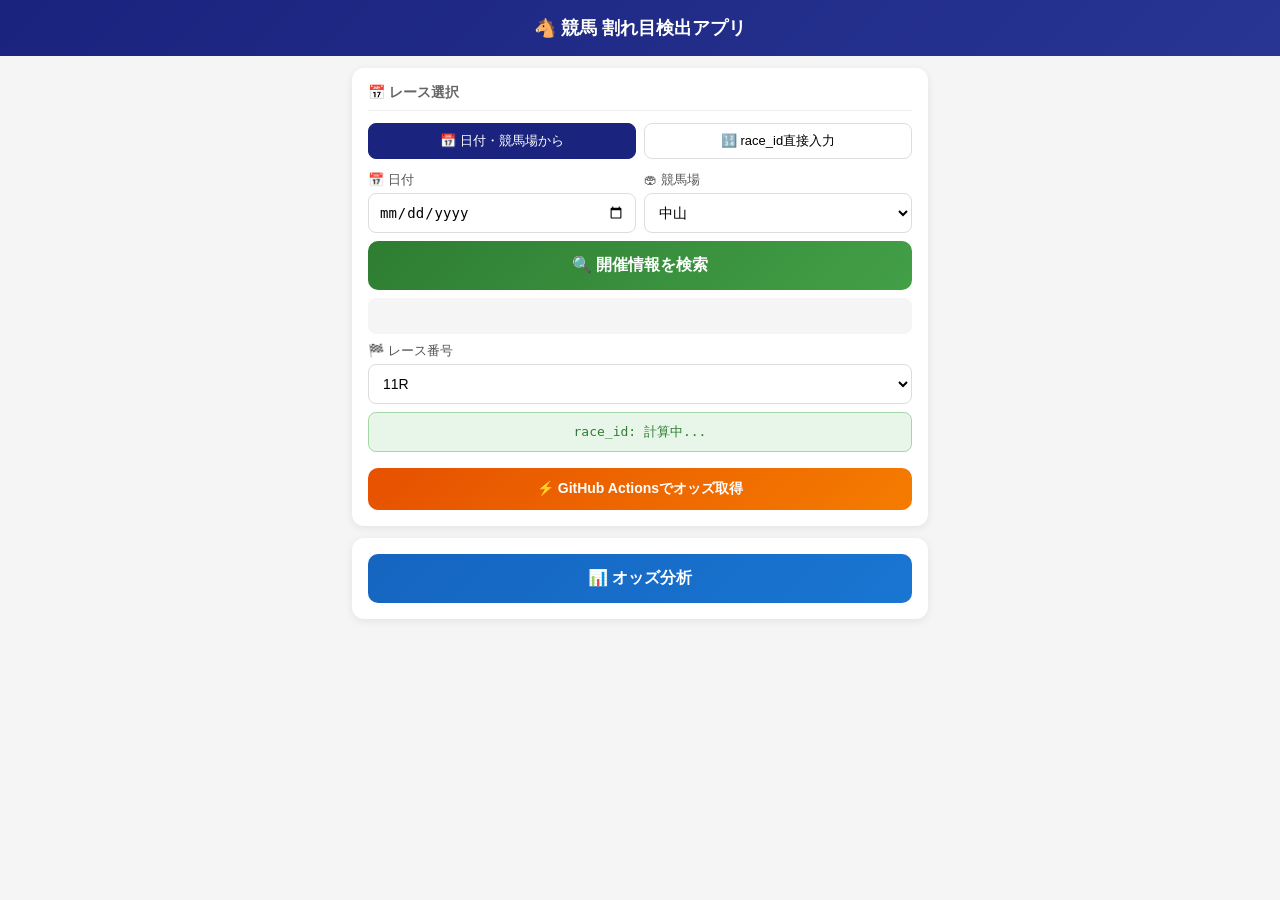
==== index.html @ 691d0fdb "add search btn" ====
<!DOCTYPE html>
<html lang="ja">
<head>
<meta charset="UTF-8">
<meta name="viewport" content="width=device-width, initial-scale=1.0">
<title>競馬 割れ目検出アプリ</title>
<style>
* { box-sizing: border-box; margin: 0; padding: 0; }
body { font-family: -apple-system, sans-serif; background: #f5f5f5; color: #333; }
.header { background: linear-gradient(135deg, #1a237e, #283593); color: white; padding: 16px; text-align: center; }
.header h1 { font-size: 18px; }
.container { max-width: 600px; margin: 0 auto; padding: 12px; }
.card { background: white; border-radius: 12px; padding: 16px; margin-bottom: 12px; box-shadow: 0 2px 8px rgba(0,0,0,0.08); }
.card h2 { font-size: 14px; color: #666; margin-bottom: 12px; border-bottom: 1px solid #eee; padding-bottom: 8px; }
.row { display: flex; gap: 8px; margin-bottom: 8px; }
.row label { font-size: 13px; color: #555; margin-bottom: 4px; display: block; }
.row > div { flex: 1; }
select, input[type=text], input[type=date] { width: 100%; padding: 10px; border: 1px solid #ddd; border-radius: 8px; font-size: 14px; background: white; }
.btn-search { background: linear-gradient(135deg, #2e7d32, #43a047); color: white; margin-bottom: 8px; font-size: 14px; padding: 12px; }
.kaisai-info { font-size: 13px; padding: 8px 10px; border-radius: 8px; background: #f5f5f5; margin-bottom: 8px; min-height: 36px; }
.race-id-display { background: #e8f5e9; border: 1px solid #a5d6a7; border-radius: 8px; padding: 10px; font-size: 13px; color: #2e7d32; text-align: center; margin-bottom: 8px; font-family: monospace; }
.btn { width: 100%; padding: 14px; border: none; border-radius: 10px; font-size: 16px; font-weight: bold; cursor: pointer; }
.btn-primary { background: linear-gradient(135deg, #1565c0, #1976d2); color: white; }
.btn-actions { background: linear-gradient(135deg, #e65100, #f57c00); color: white; margin-top: 8px; font-size: 14px; padding: 12px; }
#error { background: #ffebee; color: #c62828; padding: 12px; border-radius: 8px; margin-bottom: 8px; display: none; font-size: 13px; }
#loading { text-align: center; padding: 20px; display: none; color: #666; }
#dataSource { font-size: 12px; color: #666; margin-bottom: 8px; }
table { width: 100%; border-collapse: collapse; font-size: 13px; }
th { background: #1a237e; color: white; padding: 8px 6px; text-align: center; }
td { padding: 8px 6px; text-align: center; border-bottom: 1px solid #f0f0f0; }
.alert-success { background: #e8f5e9; border: 1px solid #a5d6a7; border-radius: 8px; padding: 12px; margin-top: 12px; color: #2e7d32; font-size: 14px; }
.alert-danger { background: #ffebee; border: 1px solid #ef9a9a; border-radius: 8px; padding: 12px; margin-top: 12px; color: #c62828; font-size: 14px; }
.portfolio-box { background: #f8f9fa; border-radius: 8px; padding: 12px; }
.bet-row { display: flex; align-items: center; justify-content: space-between; padding: 8px 0; border-bottom: 1px solid #eee; font-size: 13px; flex-wrap: wrap; gap: 4px; }
.bet-amount { font-weight: bold; color: #1565c0; }
.odds-label { color: #666; font-size: 12px; }
.summary-row { display: flex; justify-content: space-between; padding-top: 10px; font-size: 13px; flex-wrap: wrap; gap: 4px; }
.profit { color: #2e7d32; font-weight: bold; }
.loss { color: #c62828; font-weight: bold; }
.toggle-row { display: flex; gap: 8px; margin-bottom: 12px; }
.toggle-btn { flex: 1; padding: 8px; border: 1px solid #ddd; border-radius: 8px; background: white; font-size: 13px; cursor: pointer; }
.toggle-btn.active { background: #1a237e; color: white; border-color: #1a237e; }
</style>
</head>
<body>
<div class="header">
  <h1>🐴 競馬 割れ目検出アプリ</h1>
</div>
<div class="container">
  <div id="error"></div>
  <div class="card">
    <h2>📅 レース選択</h2>
    <div class="toggle-row">
      <button class="toggle-btn active" id="modeSimple" onclick="switchMode('simple')">📅 日付・競馬場から</button>
      <button class="toggle-btn" id="modeDirect" onclick="switchMode('direct')">🔢 race_id直接入力</button>
    </div>

    <div id="panelSimple">
      <div class="row">
        <div>
          <label>📅 日付</label>
          <input type="date" id="raceDate">
        </div>
        <div>
          <label>🏟 競馬場</label>
          <select id="raceVenue">
            <option value="01">札幌</option>
            <option value="02">函館</option>
            <option value="03">福島</option>
            <option value="04">新潟</option>
            <option value="05">東京</option>
            <option value="06" selected>中山</option>
            <option value="07">中京</option>
            <option value="08">京都</option>
            <option value="09">阪神</option>
            <option value="10">小倉</option>
          </select>
        </div>
      </div>
      <button class="btn btn-search" id="searchKaisai">🔍 開催情報を検索</button>
      <div class="kaisai-info" id="kaisaiInfo"></div>
      <div class="row">
        <div>
          <label>🏁 レース番号</label>
          <select id="raceNum">
            <option value="01">1R</option><option value="02">2R</option><option value="03">3R</option>
            <option value="04">4R</option><option value="05">5R</option><option value="06">6R</option>
            <option value="07">7R</option><option value="08">8R</option><option value="09">9R</option>
            <option value="10">10R</option><option value="11" selected>11R</option><option value="12">12R</option>
          </select>
        </div>
      </div>
      <div class="race-id-display" id="raceIdPreview">race_id: 計算中...</div>
      <button class="btn btn-actions" onclick="triggerActions()">⚡ GitHub Actionsでオッズ取得</button>
    </div>

    <div id="panelDirect" style="display:none">
      <label style="font-size:13px;color:#555;margin-bottom:4px;display:block">race_id（12桁）</label>
      <input type="text" id="raceIdDirect" placeholder="例: 202506050811" maxlength="12" style="font-family:monospace;letter-spacing:2px;">
    </div>
  </div>

  <div class="card">
    <button class="btn btn-primary" id="fetchOdds">📊 オッズ分析</button>
  </div>

  <div id="loading">⏳ オッズ取得中...</div>

  <div id="outputSection" style="display:none">
    <div class="card">
      <div id="dataSource"></div>
      <div id="oddsResult"></div>
    </div>
    <div id="portfolioData" class="card" style="display:none">
      <h2>💰 推奨ポートフォリオ</h2>
      <div id="portfolioInfo"></div>
      <button class="btn btn-primary" id="goToUmaca" style="margin-top:12px">🏧 ウマカスマートで購入</button>
    </div>
  </div>
</div>
<script src="script.js"></script>
</body>
</html>
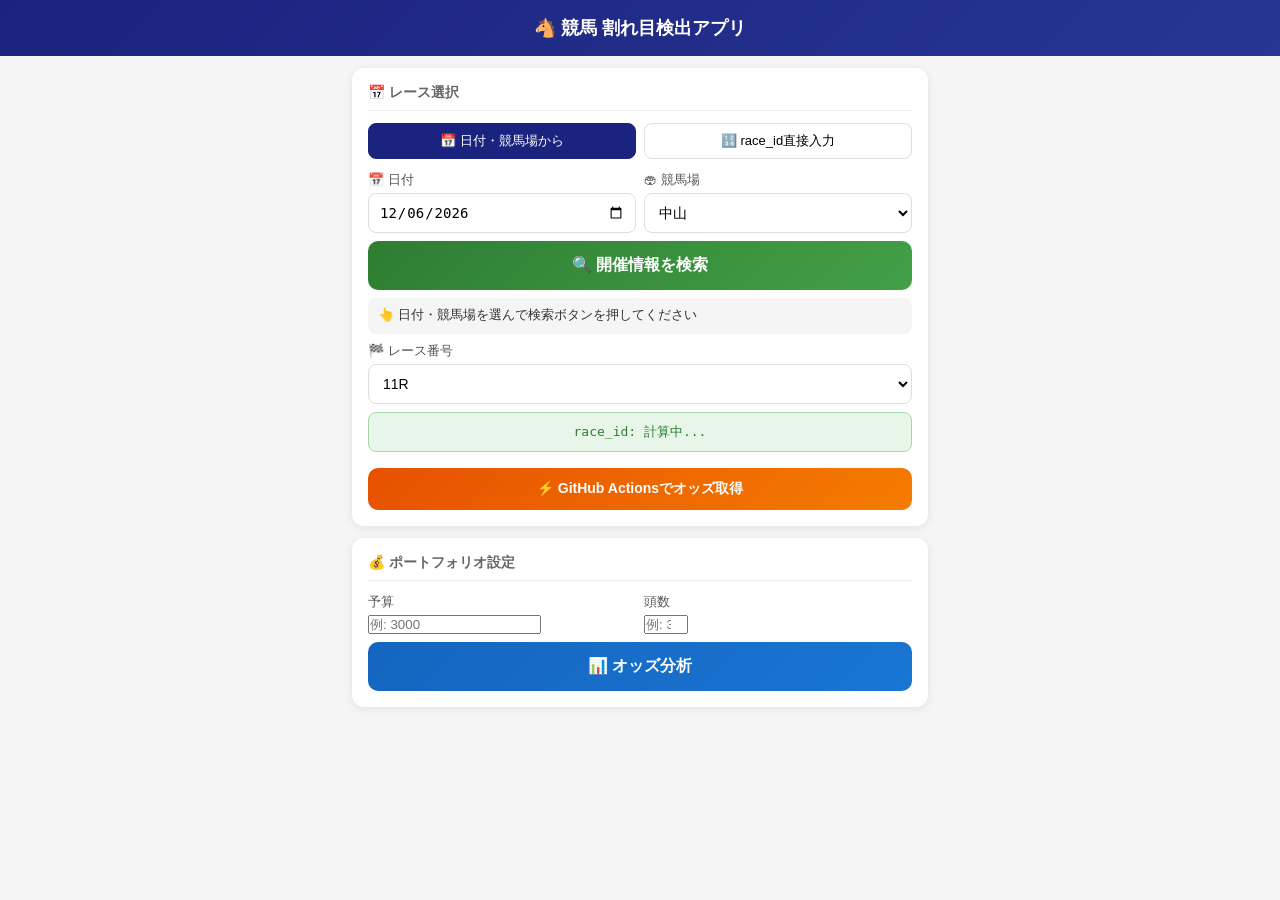
==== commit aef52331: "index.html を更新" ====
--- a/index.html
+++ b/index.html
@@ -101,6 +101,18 @@
   </div>
 
   <div class="card">
+    <h2>💰 ポートフォリオ設定</h2>
+<div class="row">
+  <div>
+    <label>予算</label>
+    <input type="number" id="budgetInput" placeholder="例: 3000" min="100" step="100">
+  </div>
+  <div>
+    <label>頭数</label>
+    <input type="number" id="countInput" placeholder="例: 3" min="1" max="18">
+  </div>
+</div>
+
     <button class="btn btn-primary" id="fetchOdds">📊 オッズ分析</button>
   </div>
 
@@ -118,6 +130,8 @@
     </div>
   </div>
 </div>
-<script src="script.js"></script>
+<script src="script1.js"></script>
+<script src="script2a.js"></script>
+<script src="script2b.js"></script>
 </body>
 </html>
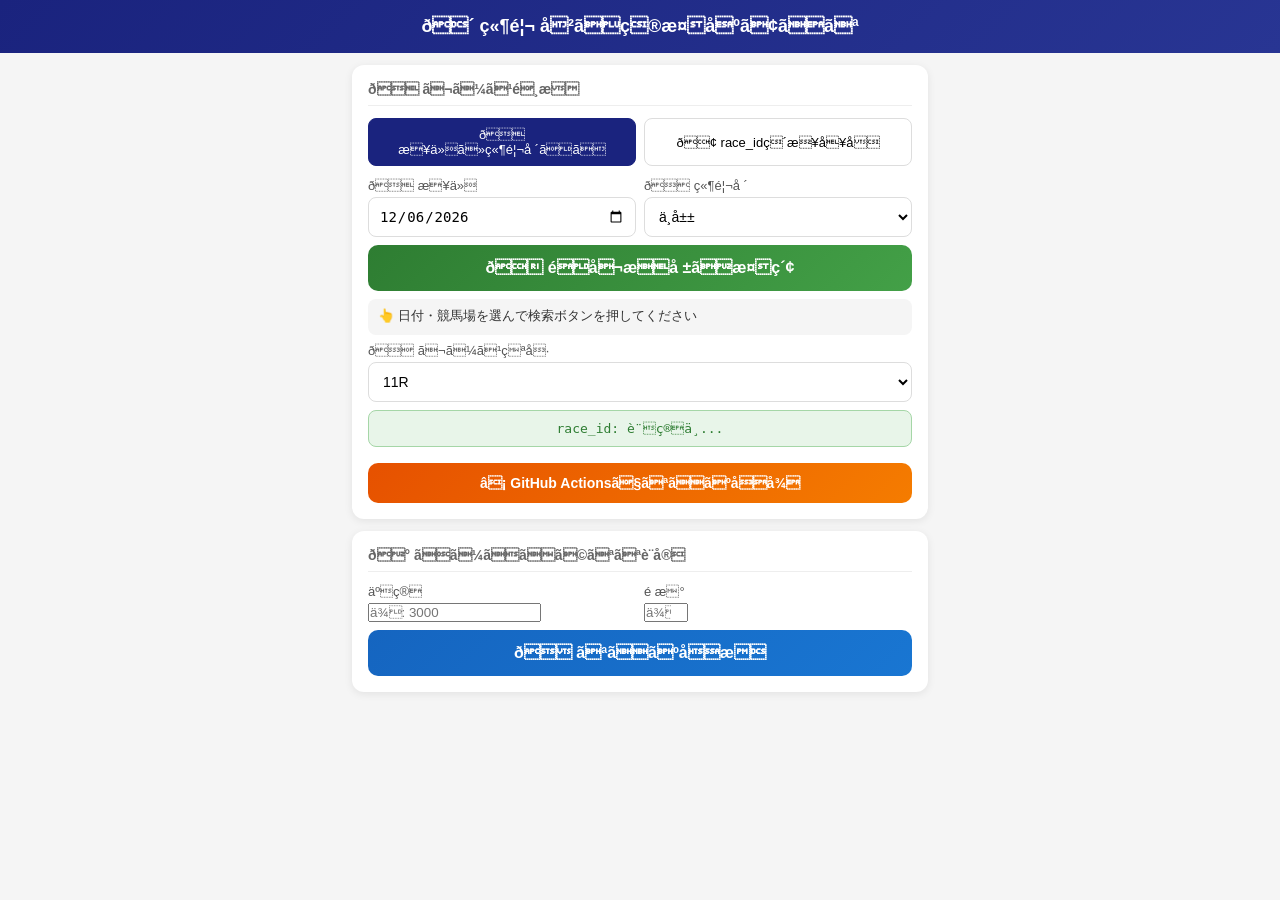
==== commit b320a840: "add approval card" ====
--- a/index.html
+++ b/index.html
@@ -3,7 +3,7 @@
 <head>
 <meta charset="UTF-8">
 <meta name="viewport" content="width=device-width, initial-scale=1.0">
-<title>競馬 割れ目検出アプリ</title>
+<title>ç«¶é¦¬ å²ãç®æ¤åºã¢ããª</title>
 <style>
 * { box-sizing: border-box; margin: 0; padding: 0; }
 body { font-family: -apple-system, sans-serif; background: #f5f5f5; color: #333; }
@@ -44,44 +44,49 @@
 </head>
 <body>
 <div class="header">
-  <h1>🐴 競馬 割れ目検出アプリ</h1>
+  <h1>ð´ ç«¶é¦¬ å²ãç®æ¤åºã¢ããª</h1>
 </div>
 <div class="container">
   <div id="error"></div>
   <div class="card">
-    <h2>📅 レース選択</h2>
+    <h2>ð+ ã¬ã¼ã¹é¸æ</h2>
     <div class="toggle-row">
-      <button class="toggle-btn active" id="modeSimple" onclick="switchMode('simple')">📅 日付・競馬場から</button>
-      <button class="toggle-btn" id="modeDirect" onclick="switchMode('direct')">🔢 race_id直接入力</button>
+      <button class="toggle-btn active" id="modeSimple" onclick="switchMode('simple')">ð+ æ¥ä»ã»ç«¶é¦¬å ´ãã</button>
+      <button class="toggle-btn" id="modeDirect" onclick="switchMode('direct')">ð¢ race_idç´æ¥å+¥å</button>
     </div>
 
     <div id="panelSimple">
       <div class="row">
         <div>
-          <label>📅 日付</label>
+          <label>ð+ æ¥ä»</label>
           <input type="date" id="raceDate">
         </div>
         <div>
-          <label>🏟 競馬場</label>
+          <label>ð ç«¶é¦¬å ´</label>
           <select id="raceVenue">
-            <option value="01">札幌</option>
-            <option value="02">函館</option>
-            <option value="03">福島</option>
-            <option value="04">新潟</option>
-            <option value="05">東京</option>
-            <option value="06" selected>中山</option>
-            <option value="07">中京</option>
-            <option value="08">京都</option>
-            <option value="09">阪神</option>
-            <option value="10">小倉</option>
+            <option value="01">æ­å¹</option>
+            <option value="02">å½é¤¨</option>
+            <option value="03">ç¦å³¶</option>
+            <option value="04">æ°æ½</option>
+            <option value="05">æ±äº¬</option>
+            <option value="06" selected>ä¸­å±±</option>
+            <option value="07">ä¸­äº¬</option>
+            <option value="08">äº¬é½</option>
+            <option value="09">éªç¥</option>
+            <option value="10">å°å</option>
           </select>
         </div>
       </div>
-      <button class="btn btn-search" id="searchKaisai">🔍 開催情報を検索</button>
+      <button class="btn btn-search" id="searchKaisai">ð éå¬æ+å ±ãæ¤ç´¢</button>
       <div class="kaisai-info" id="kaisaiInfo"></div>
       <div class="row">
         <div>
-          <label>🏁 レース番号</label>
+          <label>ð ã¬ã¼ã¹çªå·</label>
           <select id="raceNum">
             <option value="01">1R</option><option value="02">2R</option><option value="03">3R</option>
             <option value="04">4R</option><option value="05">5R</option><option value="06">6R</option>
@@ -90,43 +95,44 @@
           </select>
         </div>
       </div>
-      <div class="race-id-display" id="raceIdPreview">race_id: 計算中...</div>
-      <button class="btn btn-actions" onclick="triggerActions()">⚡ GitHub Actionsでオッズ取得</button>
+      <div class="race-id-display" id="raceIdPreview">race_id: è¨ç®ä¸­...</div>
+      <button class="btn btn-actions" onclick="triggerActions()">â¡ GitHub Actionsã§ãªããºåå¾</button>
     </div>
 
     <div id="panelDirect" style="display:none">
-      <label style="font-size:13px;color:#555;margin-bottom:4px;display:block">race_id（12桁）</label>
-      <input type="text" id="raceIdDirect" placeholder="例: 202506050811" maxlength="12" style="font-family:monospace;letter-spacing:2px;">
+      <label style="font-size:13px;color:#555;margin-bottom:4px;display:block">race_idï¼12æ¡ï¼</label>
+      <input type="text" id="raceIdDirect" placeholder="ä¾: 202506050811" maxlength="12" style="font-family:monospace;letter-spacing:2px;">
     </div>
   </div>
 
   <div class="card">
-    <h2>💰 ポートフォリオ設定</h2>
+    <h2>ð° ãã¼ããã©ãªãªè¨­å®</h2>
 <div class="row">
   <div>
-    <label>予算</label>
-    <input type="number" id="budgetInput" placeholder="例: 3000" min="100" step="100">
+    <label>äºç®</label>
+    <input type="number" id="budgetInput" placeholder="ä¾: 3000" min="100" step="100">
   </div>
   <div>
-    <label>頭数</label>
-    <input type="number" id="countInput" placeholder="例: 3" min="1" max="18">
+    <label>é ­æ°</label>
+    <input type="number" id="countInput" placeholder="ä¾: 3" min="1" max="18">
   </div>
 </div>
 
-    <button class="btn btn-primary" id="fetchOdds">📊 オッズ分析</button>
+    <button class="btn btn-primary" id="fetchOdds">ð ãªããºåæ</button>
   </div>
 
-  <div id="loading">⏳ オッズ取得中...</div>
+  <div id="loading">â³ ãªããºåå¾ä¸­...</div>
 
-  <div id="outputSection" style="display:none">
+  <div id="approvalCard" class="card" style="display:none">    <h2>&#x23F0; &#x767A;&#x8D70;&#x524D;&#x518D;&#x53D6;&#x5F97;</h2>    <div id="approvalRaceInfo" style="font-size:13px;color:#555;margin-bottom:12px;"></div>    <div class="row">      <div>        <label>&#x1F4B4; &#x4E88;&#x7B97;</label>        <input type="number" id="approvalBudget" placeholder="&#x4F8B;: 3000" min="100" step="100">      </div>      <div>        <label>&#x1F434; &#x982D;&#x6570;</label>        <input type="number" id="approvalCount" placeholder="&#x4F8B;: 3" min="1" max="18">      </div>    </div>    <div id="timerDisplay" style="text-align:center;font-size:24px;font-weight:bold;color:#1565c0;padding:12px 0;display:none;"></div>    <button class="btn btn-primary" id="approvalBtn" onclick="handleApproval()">&#x2705; &#x540C;&#x610F;&#x3057;&#x3066;2&#x5206;&#x524D;&#x306B;&#x518D;&#x53D6;&#x5F97;</button>    <div id="approvalStatus" style="font-size:13px;color:#666;margin-top:8px;text-align:center;"></div>  </div>  <div id="outputSection" style="display:none">
     <div class="card">
       <div id="dataSource"></div>
       <div id="oddsResult"></div>
     </div>
     <div id="portfolioData" class="card" style="display:none">
-      <h2>💰 推奨ポートフォリオ</h2>
+      <h2>ð° æ¨å¥¨ãã¼ããã©ãªãª</h2>
       <div id="portfolioInfo"></div>
-      <button class="btn btn-primary" id="goToUmaca" style="margin-top:12px">🏧 ウマカスマートで購入</button>
+      <button class="btn btn-primary" id="goToUmaca" style="margin-top:12px">ð§ ã¦ãã«ã¹ãã¼ãã§è³¼å+¥</button>
     </div>
   </div>
 </div>
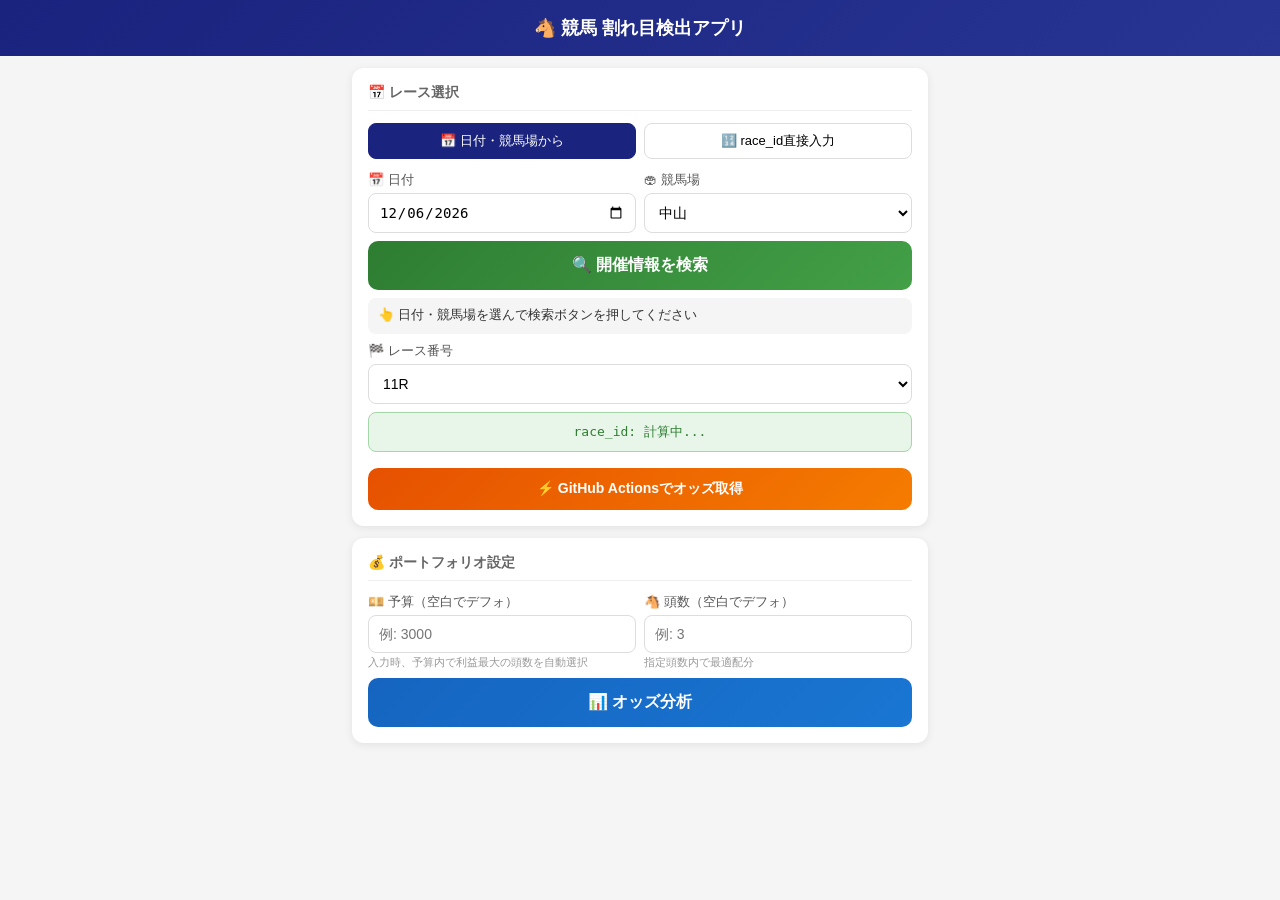
==== commit 7482deda: "fix encoding + add approval card" ====
--- a/index.html
+++ b/index.html
@@ -3,7 +3,7 @@
 <head>
 <meta charset="UTF-8">
 <meta name="viewport" content="width=device-width, initial-scale=1.0">
-<title>ç«¶é¦¬ å²ãç®æ¤åºã¢ããª</title>
+<title>&#31111;&#39340; &#21463;&#12428;&#30446;&#26908;&#20986;&#12450;&#12503;&#12522;</title>
 <style>
 * { box-sizing: border-box; margin: 0; padding: 0; }
 body { font-family: -apple-system, sans-serif; background: #f5f5f5; color: #333; }
@@ -15,13 +15,15 @@
 .row { display: flex; gap: 8px; margin-bottom: 8px; }
 .row label { font-size: 13px; color: #555; margin-bottom: 4px; display: block; }
 .row > div { flex: 1; }
-select, input[type=text], input[type=date] { width: 100%; padding: 10px; border: 1px solid #ddd; border-radius: 8px; font-size: 14px; background: white; }
+select, input[type=text], input[type=date], input[type=number] { width: 100%; padding: 10px; border: 1px solid #ddd; border-radius: 8px; font-size: 14px; background: white; }
+.input-hint { font-size: 11px; color: #999; margin-top: 2px; }
 .btn-search { background: linear-gradient(135deg, #2e7d32, #43a047); color: white; margin-bottom: 8px; font-size: 14px; padding: 12px; }
 .kaisai-info { font-size: 13px; padding: 8px 10px; border-radius: 8px; background: #f5f5f5; margin-bottom: 8px; min-height: 36px; }
 .race-id-display { background: #e8f5e9; border: 1px solid #a5d6a7; border-radius: 8px; padding: 10px; font-size: 13px; color: #2e7d32; text-align: center; margin-bottom: 8px; font-family: monospace; }
 .btn { width: 100%; padding: 14px; border: none; border-radius: 10px; font-size: 16px; font-weight: bold; cursor: pointer; }
 .btn-primary { background: linear-gradient(135deg, #1565c0, #1976d2); color: white; }
 .btn-actions { background: linear-gradient(135deg, #e65100, #f57c00); color: white; margin-top: 8px; font-size: 14px; padding: 12px; }
+.btn-approve { background: linear-gradient(135deg, #2e7d32, #43a047); color: white; margin-top: 8px; }
 #error { background: #ffebee; color: #c62828; padding: 12px; border-radius: 8px; margin-bottom: 8px; display: none; font-size: 13px; }
 #loading { text-align: center; padding: 20px; display: none; color: #666; }
 #dataSource { font-size: 12px; color: #666; margin-bottom: 8px; }
@@ -40,53 +42,49 @@
 .toggle-row { display: flex; gap: 8px; margin-bottom: 12px; }
 .toggle-btn { flex: 1; padding: 8px; border: 1px solid #ddd; border-radius: 8px; background: white; font-size: 13px; cursor: pointer; }
 .toggle-btn.active { background: #1a237e; color: white; border-color: #1a237e; }
+.timer-display { text-align: center; font-size: 24px; font-weight: bold; color: #1565c0; padding: 12px 0; display: none; }
+.approval-status { font-size: 13px; color: #666; margin-top: 8px; text-align: center; }
 </style>
 </head>
 <body>
 <div class="header">
-  <h1>ð´ ç«¶é¦¬ å²ãç®æ¤åºã¢ããª</h1>
+  <h1>&#x1F434; &#x7af6;&#x99ac; &#x5272;&#x308c;&#x76ee;&#x691c;&#x51fa;&#x30A2;&#x30D7;&#x30EA;</h1>
 </div>
 <div class="container">
   <div id="error"></div>
   <div class="card">
-    <h2>ð- ã¬ã¼ã¹é¸æ</h2>
+    <h2>&#x1F4C5; &#x30EC;&#x30FC;&#x30B9;&#x9078;&#x629E;</h2>
     <div class="toggle-row">
-      <button class="toggle-btn active" id="modeSimple" onclick="switchMode('simple')">ð- æ¥ä»ã»ç«¶é¦¬å ´ãã</button>
-      <button class="toggle-btn" id="modeDirect" onclick="switchMode('direct')">ð¢ race_idç´æ¥å-¥å</button>
+      <button class="toggle-btn active" id="modeSimple" onclick="switchMode('simple')">&#x1F4C5; &#x65E5;&#x4ED8;&#x30FB;&#x7af6;&#x99ac;&#x5834;&#x304B;&#x3089;</button>
+      <button class="toggle-btn" id="modeDirect" onclick="switchMode('direct')">&#x1F522; race_id&#x76F4;&#x63A5;&#x5165;&#x529B;</button>
     </div>
-
     <div id="panelSimple">
       <div class="row">
         <div>
-          <label>ð- æ¥ä»</label>
+          <label>&#x1F4C5; &#x65E5;&#x4ED8;</label>
           <input type="date" id="raceDate">
         </div>
         <div>
-          <label>ð ç«¶é¦¬å ´</label>
+          <label>&#x1F3DF; &#x7af6;&#x99ac;&#x5834;</label>
           <select id="raceVenue">
-            <option value="01">æ­å¹</option>
-            <option value="02">å½é¤¨</option>
-            <option value="03">ç¦å³¶</option>
-            <option value="04">æ°æ½</option>
-            <option value="05">æ±äº¬</option>
-            <option value="06" selected>ä¸­å±±</option>
-            <option value="07">ä¸­äº¬</option>
-            <option value="08">äº¬é½</option>
-            <option value="09">éªç¥</option>
-            <option value="10">å°å</option>
+            <option value="01">&#x672D;&#x5E4C;</option>
+            <option value="02">&#x51FD;&#x9928;</option>
+            <option value="03">&#x798F;&#x5CF6;</option>
+            <option value="04">&#x65B0;&#x6F5F;</option>
+            <option value="05">&#x6771;&#x4EAC;</option>
+            <option value="06" selected>&#x4E2D;&#x5C71;</option>
+            <option value="07">&#x4E2D;&#x4EAC;</option>
+            <option value="08">&#x4EAC;&#x90FD;</option>
+            <option value="09">&#x962A;&#x795E;</option>
+            <option value="10">&#x5C0F;&#x5009;</option>
           </select>
         </div>
       </div>
-      <button class="btn btn-search" id="searchKaisai">ð éå¬æ-å ±ãæ¤ç´¢</button>
-      <div class="kaisai-info" id="kaisaiInfo"></div>
+      <button class="btn btn-search" id="searchKaisai">&#x1F50D; &#x958B;&#x50AC;&#x60C5;&#x5831;&#x3092;&#x691C;&#x7D22;</button>
+      <div class="kaisai-info" id="kaisaiInfo">&#x1F446; &#x65E5;&#x4ED8;&#x30FB;&#x7af6;&#x99ac;&#x5834;&#x3092;&#x9078;&#x3093;&#x3067;&#x691C;&#x7D22;&#x30DC;&#x30BF;&#x30F3;&#x3092;&#x62BC;&#x3057;&#x3066;&#x304F;&#x3060;&#x3055;&#x3044;</div>
       <div class="row">
         <div>
-          <label>ð ã¬ã¼ã¹çªå·</label>
+          <label>&#x1F3C1; &#x30EC;&#x30FC;&#x30B9;&#x756A;&#x53F7;</label>
           <select id="raceNum">
             <option value="01">1R</option><option value="02">2R</option><option value="03">3R</option>
             <option value="04">4R</option><option value="05">5R</option><option value="06">6R</option>
@@ -95,44 +93,61 @@
           </select>
         </div>
       </div>
-      <div class="race-id-display" id="raceIdPreview">race_id: è¨ç®ä¸­...</div>
-      <button class="btn btn-actions" onclick="triggerActions()">â¡ GitHub Actionsã§ãªããºåå¾</button>
+      <div class="race-id-display" id="raceIdPreview">race_id: &#x8A08;&#x7B97;&#x4E2D;...</div>
+      <button class="btn btn-actions" onclick="triggerActions()">&#x26A1; GitHub Actions&#x3067;&#x30AA;&#x30C3;&#x30BA;&#x53D6;&#x5F97;</button>
     </div>
-
     <div id="panelDirect" style="display:none">
-      <label style="font-size:13px;color:#555;margin-bottom:4px;display:block">race_idï¼12æ¡ï¼</label>
-      <input type="text" id="raceIdDirect" placeholder="ä¾: 202506050811" maxlength="12" style="font-family:monospace;letter-spacing:2px;">
+      <label style="font-size:13px;color:#555;margin-bottom:4px;display:block">race_id&#xFF0812&#x6841;&#xFF09;</label>
+      <input type="text" id="raceIdDirect" placeholder="&#x4F8B;: 202506050811" maxlength="12" style="font-family:monospace;letter-spacing:2px;">
     </div>
   </div>
 
   <div class="card">
-    <h2>ð° ãã¼ããã©ãªãªè¨­å®</h2>
-<div class="row">
-  <div>
-    <label>äºç®</label>
-    <input type="number" id="budgetInput" placeholder="ä¾: 3000" min="100" step="100">
-  </div>
-  <div>
-    <label>é ­æ°</label>
-    <input type="number" id="countInput" placeholder="ä¾: 3" min="1" max="18">
-  </div>
-</div>
-
-    <button class="btn btn-primary" id="fetchOdds">ð ãªããºåæ</button>
+    <h2>&#x1F4B0; &#x30DD;&#x30FC;&#x30C8;&#x30D5;&#x30A9;&#x30EA;&#x30AA;&#x8A2D;&#x5B9A;</h2>
+    <div class="row">
+      <div>
+        <label>&#x1F4B4; &#x4E88;&#x7B97;&#xFF08;&#x7A7A;&#x767D;&#x3067;&#x30C7;&#x30D5;&#x30A9;&#xFF09;</label>
+        <input type="number" id="budgetInput" placeholder="&#x4F8B;: 3000" min="100" step="100">
+        <div class="input-hint">&#x5165;&#x529B;&#x6642;&#x3001;&#x4E88;&#x7B97;&#x5185;&#x3067;&#x5229;&#x76CA;&#x6700;&#x5927;&#x306E;&#x982D;&#x6570;&#x3092;&#x81EA;&#x52D5;&#x9078;&#x629E;</div>
+      </div>
+      <div>
+        <label>&#x1F434; &#x982D;&#x6570;&#xFF08;&#x7A7A;&#x767D;&#x3067;&#x30C7;&#x30D5;&#x30A9;&#xFF09;</label>
+        <input type="number" id="countInput" placeholder="&#x4F8B;: 3" min="1" max="18">
+        <div class="input-hint">&#x6307;&#x5B9A;&#x982D;&#x6570;&#x5185;&#x3067;&#x6700;&#x9069;&#x914D;&#x5206;</div>
+      </div>
+    </div>
+    <button class="btn btn-primary" id="fetchOdds">&#x1F4CA; &#x30AA;&#x30C3;&#x30BA;&#x5206;&#x6790;</button>
   </div>
 
-  <div id="loading">â³ ãªããºåå¾ä¸­...</div>
+  <div id="approvalCard" class="card" style="display:none">
+    <h2>&#x23F0; &#x767A;&#x8D70;&#x524D;&#x518D;&#x53D6;&#x5F97;</h2>
+    <div id="approvalRaceInfo" style="font-size:13px;color:#555;margin-bottom:12px;"></div>
+    <div class="row">
+      <div>
+        <label>&#x1F4B4; &#x4E88;&#x7B97;</label>
+        <input type="number" id="approvalBudget" placeholder="&#x4F8B;: 3000" min="100" step="100">
+      </div>
+      <div>
+        <label>&#x1F434; &#x982D;&#x6570;</label>
+        <input type="number" id="approvalCount" placeholder="&#x4F8B;: 3" min="1" max="18">
+      </div>
+    </div>
+    <div id="timerDisplay" class="timer-display"></div>
+    <button class="btn btn-approve" id="approvalBtn" onclick="handleApproval()">&#x2705; &#x540C;&#x610F;&#x3057;&#x3066;2&#x5206;&#x524D;&#x306B;&#x518D;&#x53D6;&#x5F97;</button>
+    <div id="approvalStatus" class="approval-status"></div>
+  </div>
 
-  <div id="approvalCard" class="card" style="display:none">    <h2>&#x23F0; &#x767A;&#x8D70;&#x524D;&#x518D;&#x53D6;&#x5F97;</h2>    <div id="approvalRaceInfo" style="font-size:13px;color:#555;margin-bottom:12px;"></div>    <div class="row">      <div>        <label>&#x1F4B4; &#x4E88;&#x7B97;</label>        <input type="number" id="approvalBudget" placeholder="&#x4F8B;: 3000" min="100" step="100">      </div>      <div>        <label>&#x1F434; &#x982D;&#x6570;</label>        <input type="number" id="approvalCount" placeholder="&#x4F8B;: 3" min="1" max="18">      </div>    </div>    <div id="timerDisplay" style="text-align:center;font-size:24px;font-weight:bold;color:#1565c0;padding:12px 0;display:none;"></div>    <button class="btn btn-primary" id="approvalBtn" onclick="handleApproval()">&#x2705; &#x540C;&#x610F;&#x3057;&#x3066;2&#x5206;&#x524D;&#x306B;&#x518D;&#x53D6;&#x5F97;</button>    <div id="approvalStatus" style="font-size:13px;color:#666;margin-top:8px;text-align:center;"></div>  </div>  <div id="outputSection" style="display:none">
+  <div id="loading">&#x23F3; &#x30AA;&#x30C3;&#x30BA;&#x53D6;&#x5F97;&#x4E2D;...</div>
+
+  <div id="outputSection" style="display:none">
     <div class="card">
       <div id="dataSource"></div>
       <div id="oddsResult"></div>
     </div>
     <div id="portfolioData" class="card" style="display:none">
-      <h2>ð° æ¨å¥¨ãã¼ããã©ãªãª</h2>
+      <h2>&#x1F4B0; &#x63A8;&#x5968;&#x30DD;&#x30FC;&#x30C8;&#x30D5;&#x30A9;&#x30EA;&#x30AA;</h2>
       <div id="portfolioInfo"></div>
-      <button class="btn btn-primary" id="goToUmaca" style="margin-top:12px">ð§ ã¦ãã«ã¹ãã¼ãã§è³¼å-¥</button>
+      <button class="btn btn-primary" id="goToUmaca" style="margin-top:12px">&#x1F3E7; &#x30A6;&#x30DE;&#x30AB;&#x30B9;&#x30DE;&#x30FC;&#x30C8;&#x3067;&#x8CFC;&#x5165;</button>
     </div>
   </div>
 </div>
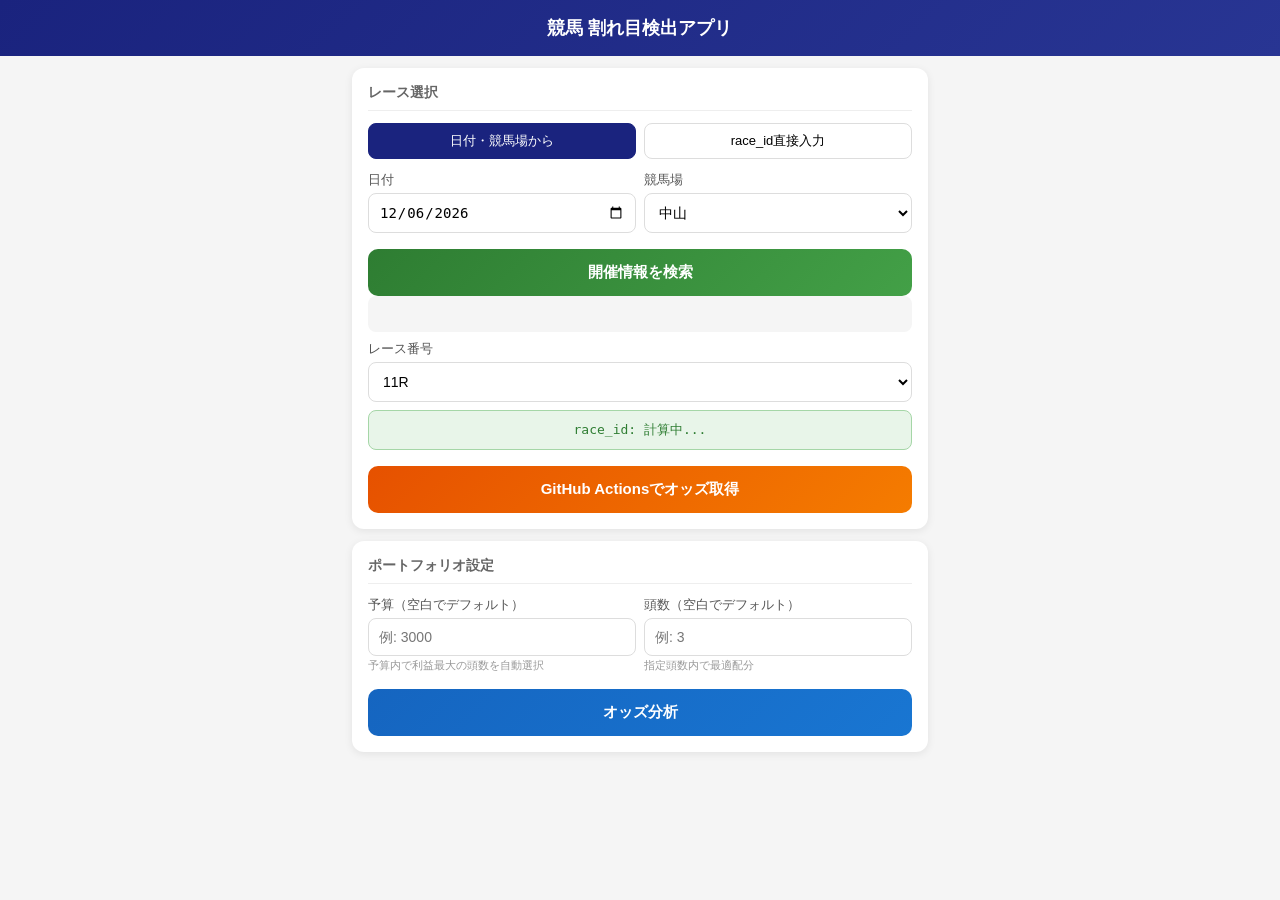
==== commit 1ca5200d: "Update index.html" ====
--- a/index.html
+++ b/index.html
@@ -3,7 +3,7 @@
 <head>
 <meta charset="UTF-8">
 <meta name="viewport" content="width=device-width, initial-scale=1.0">
-<title>&#31111;&#39340; &#21463;&#12428;&#30446;&#26908;&#20986;&#12450;&#12503;&#12522;</title>
+<title>競馬 割れ目検出アプリ</title>
 <style>
 * { box-sizing: border-box; margin: 0; padding: 0; }
 body { font-family: -apple-system, sans-serif; background: #f5f5f5; color: #333; }
@@ -17,75 +17,91 @@
 .row > div { flex: 1; }
 select, input[type=text], input[type=date], input[type=number] { width: 100%; padding: 10px; border: 1px solid #ddd; border-radius: 8px; font-size: 14px; background: white; }
 .input-hint { font-size: 11px; color: #999; margin-top: 2px; }
-.btn-search { background: linear-gradient(135deg, #2e7d32, #43a047); color: white; margin-bottom: 8px; font-size: 14px; padding: 12px; }
+.btn { width: 100%; padding: 14px; border: none; border-radius: 10px; font-size: 15px; font-weight: bold; cursor: pointer; margin-top: 8px; }
+.btn-blue { background: linear-gradient(135deg, #1565c0, #1976d2); color: white; }
+.btn-green { background: linear-gradient(135deg, #2e7d32, #43a047); color: white; }
+.btn-orange { background: linear-gradient(135deg, #e65100, #f57c00); color: white; }
+.btn-teal { background: linear-gradient(135deg, #00695c, #00897b); color: white; }
 .kaisai-info { font-size: 13px; padding: 8px 10px; border-radius: 8px; background: #f5f5f5; margin-bottom: 8px; min-height: 36px; }
 .race-id-display { background: #e8f5e9; border: 1px solid #a5d6a7; border-radius: 8px; padding: 10px; font-size: 13px; color: #2e7d32; text-align: center; margin-bottom: 8px; font-family: monospace; }
-.btn { width: 100%; padding: 14px; border: none; border-radius: 10px; font-size: 16px; font-weight: bold; cursor: pointer; }
-.btn-primary { background: linear-gradient(135deg, #1565c0, #1976d2); color: white; }
-.btn-actions { background: linear-gradient(135deg, #e65100, #f57c00); color: white; margin-top: 8px; font-size: 14px; padding: 12px; }
-.btn-approve { background: linear-gradient(135deg, #2e7d32, #43a047); color: white; margin-top: 8px; }
 #error { background: #ffebee; color: #c62828; padding: 12px; border-radius: 8px; margin-bottom: 8px; display: none; font-size: 13px; }
 #loading { text-align: center; padding: 20px; display: none; color: #666; }
 #dataSource { font-size: 12px; color: #666; margin-bottom: 8px; }
 table { width: 100%; border-collapse: collapse; font-size: 13px; }
 th { background: #1a237e; color: white; padding: 8px 6px; text-align: center; }
 td { padding: 8px 6px; text-align: center; border-bottom: 1px solid #f0f0f0; }
-.alert-success { background: #e8f5e9; border: 1px solid #a5d6a7; border-radius: 8px; padding: 12px; margin-top: 12px; color: #2e7d32; font-size: 14px; }
-.alert-danger { background: #ffebee; border: 1px solid #ef9a9a; border-radius: 8px; padding: 12px; margin-top: 12px; color: #c62828; font-size: 14px; }
-.portfolio-box { background: #f8f9fa; border-radius: 8px; padding: 12px; }
-.bet-row { display: flex; align-items: center; justify-content: space-between; padding: 8px 0; border-bottom: 1px solid #eee; font-size: 13px; flex-wrap: wrap; gap: 4px; }
-.bet-amount { font-weight: bold; color: #1565c0; }
-.odds-label { color: #666; font-size: 12px; }
-.summary-row { display: flex; justify-content: space-between; padding-top: 10px; font-size: 13px; flex-wrap: wrap; gap: 4px; }
-.profit { color: #2e7d32; font-weight: bold; }
-.loss { color: #c62828; font-weight: bold; }
 .toggle-row { display: flex; gap: 8px; margin-bottom: 12px; }
 .toggle-btn { flex: 1; padding: 8px; border: 1px solid #ddd; border-radius: 8px; background: white; font-size: 13px; cursor: pointer; }
 .toggle-btn.active { background: #1a237e; color: white; border-color: #1a237e; }
-.timer-display { text-align: center; font-size: 24px; font-weight: bold; color: #1565c0; padding: 12px 0; display: none; }
-.approval-status { font-size: 13px; color: #666; margin-top: 8px; text-align: center; }
+.portfolio-box { background: #f8f9fa; border-radius: 8px; padding: 12px; }
+.bet-row { padding: 10px 0; border-bottom: 1px solid #eee; font-size: 14px; }
+.bet-horse { font-weight: bold; font-size: 15px; margin-bottom: 2px; }
+.bet-amount { color: #1565c0; font-weight: bold; }
+.bet-return { color: #666; font-size: 13px; }
+.summary-box { background: #e8f5e9; border-radius: 8px; padding: 12px; margin-top: 10px; font-size: 14px; }
+.summary-row { display: flex; justify-content: space-between; padding: 3px 0; }
+.profit { color: #2e7d32; font-weight: bold; }
+.approval-card { background: #fff8e1; border: 2px solid #ffc107; border-radius: 12px; padding: 16px; margin-bottom: 12px; }
+.timer { font-size: 28px; font-weight: bold; text-align: center; color: #e65100; padding: 8px; }
 </style>
 </head>
 <body>
 <div class="header">
-  <h1>&#x1F434; &#x7af6;&#x99ac; &#x5272;&#x308c;&#x76ee;&#x691c;&#x51fa;&#x30A2;&#x30D7;&#x30EA;</h1>
+  <h1>競馬 割れ目検出アプリ</h1>
 </div>
 <div class="container">
   <div id="error"></div>
+  <div id="approvalCard" class="approval-card" style="display:none">
+    <h2 style="color:#e65100;margin-bottom:8px">割れ目レース検出</h2>
+    <div id="approvalRaceInfo" style="font-size:13px;margin-bottom:12px;color:#555"></div>
+    <div class="row">
+      <div>
+        <label>予算</label>
+        <input type="number" id="approvalBudget" placeholder="例: 1000" min="100" step="100">
+      </div>
+      <div>
+        <label>頭数</label>
+        <input type="number" id="approvalCount" placeholder="例: 3" min="1" max="18">
+      </div>
+    </div>
+    <button class="btn btn-orange" id="approvalBtn" onclick="handleApproval()">同意して自動取得開始</button>
+    <div id="timerDisplay" class="timer" style="display:none"></div>
+    <div id="approvalStatus" style="font-size:13px;color:#666;margin-top:8px;text-align:center"></div>
+  </div>
   <div class="card">
-    <h2>&#x1F4C5; &#x30EC;&#x30FC;&#x30B9;&#x9078;&#x629E;</h2>
+    <h2>レース選択</h2>
     <div class="toggle-row">
-      <button class="toggle-btn active" id="modeSimple" onclick="switchMode('simple')">&#x1F4C5; &#x65E5;&#x4ED8;&#x30FB;&#x7af6;&#x99ac;&#x5834;&#x304B;&#x3089;</button>
-      <button class="toggle-btn" id="modeDirect" onclick="switchMode('direct')">&#x1F522; race_id&#x76F4;&#x63A5;&#x5165;&#x529B;</button>
+      <button class="toggle-btn active" id="modeSimple" onclick="switchMode('simple')">日付・競馬場から</button>
+      <button class="toggle-btn" id="modeDirect" onclick="switchMode('direct')">race_id直接入力</button>
     </div>
     <div id="panelSimple">
       <div class="row">
         <div>
-          <label>&#x1F4C5; &#x65E5;&#x4ED8;</label>
+          <label>日付</label>
           <input type="date" id="raceDate">
         </div>
         <div>
-          <label>&#x1F3DF; &#x7af6;&#x99ac;&#x5834;</label>
+          <label>競馬場</label>
           <select id="raceVenue">
-            <option value="01">&#x672D;&#x5E4C;</option>
-            <option value="02">&#x51FD;&#x9928;</option>
-            <option value="03">&#x798F;&#x5CF6;</option>
-            <option value="04">&#x65B0;&#x6F5F;</option>
-            <option value="05">&#x6771;&#x4EAC;</option>
-            <option value="06" selected>&#x4E2D;&#x5C71;</option>
-            <option value="07">&#x4E2D;&#x4EAC;</option>
-            <option value="08">&#x4EAC;&#x90FD;</option>
-            <option value="09">&#x962A;&#x795E;</option>
-            <option value="10">&#x5C0F;&#x5009;</option>
+            <option value="01">札幌</option>
+            <option value="02">函館</option>
+            <option value="03">福島</option>
+            <option value="04">新潟</option>
+            <option value="05">東京</option>
+            <option value="06" selected>中山</option>
+            <option value="07">中京</option>
+            <option value="08">京都</option>
+            <option value="09">阪神</option>
+            <option value="10">小倉</option>
           </select>
         </div>
       </div>
-      <button class="btn btn-search" id="searchKaisai">&#x1F50D; &#x958B;&#x50AC;&#x60C5;&#x5831;&#x3092;&#x691C;&#x7D22;</button>
-      <div class="kaisai-info" id="kaisaiInfo">&#x1F446; &#x65E5;&#x4ED8;&#x30FB;&#x7af6;&#x99ac;&#x5834;&#x3092;&#x9078;&#x3093;&#x3067;&#x691C;&#x7D22;&#x30DC;&#x30BF;&#x30F3;&#x3092;&#x62BC;&#x3057;&#x3066;&#x304F;&#x3060;&#x3055;&#x3044;</div>
+      <button class="btn btn-green" onclick="searchKaisai()">開催情報を検索</button>
+      <div class="kaisai-info" id="kaisaiInfo"></div>
       <div class="row">
         <div>
-          <label>&#x1F3C1; &#x30EC;&#x30FC;&#x30B9;&#x756A;&#x53F7;</label>
-          <select id="raceNum">
+          <label>レース番号</label>
+          <select id="raceNum" onchange="updatePreview()">
             <option value="01">1R</option><option value="02">2R</option><option value="03">3R</option>
             <option value="04">4R</option><option value="05">5R</option><option value="06">6R</option>
             <option value="07">7R</option><option value="08">8R</option><option value="09">9R</option>
@@ -93,61 +109,40 @@
           </select>
         </div>
       </div>
-      <div class="race-id-display" id="raceIdPreview">race_id: &#x8A08;&#x7B97;&#x4E2D;...</div>
-      <button class="btn btn-actions" onclick="triggerActions()">&#x26A1; GitHub Actions&#x3067;&#x30AA;&#x30C3;&#x30BA;&#x53D6;&#x5F97;</button>
+      <div class="race-id-display" id="raceIdPreview">race_id: 計算中...</div>
+      <button class="btn btn-orange" onclick="triggerActions()">GitHub Actionsでオッズ取得</button>
     </div>
     <div id="panelDirect" style="display:none">
-      <label style="font-size:13px;color:#555;margin-bottom:4px;display:block">race_id&#xFF0812&#x6841;&#xFF09;</label>
-      <input type="text" id="raceIdDirect" placeholder="&#x4F8B;: 202506050811" maxlength="12" style="font-family:monospace;letter-spacing:2px;">
+      <label style="font-size:13px;color:#555;margin-bottom:4px;display:block">race_id（12桁）</label>
+      <input type="text" id="raceIdDirect" placeholder="例: 202506050811" maxlength="12" style="font-family:monospace;letter-spacing:2px;">
     </div>
   </div>
-
   <div class="card">
-    <h2>&#x1F4B0; &#x30DD;&#x30FC;&#x30C8;&#x30D5;&#x30A9;&#x30EA;&#x30AA;&#x8A2D;&#x5B9A;</h2>
+    <h2>ポートフォリオ設定</h2>
     <div class="row">
       <div>
-        <label>&#x1F4B4; &#x4E88;&#x7B97;&#xFF08;&#x7A7A;&#x767D;&#x3067;&#x30C7;&#x30D5;&#x30A9;&#xFF09;</label>
-        <input type="number" id="budgetInput" placeholder="&#x4F8B;: 3000" min="100" step="100">
-        <div class="input-hint">&#x5165;&#x529B;&#x6642;&#x3001;&#x4E88;&#x7B97;&#x5185;&#x3067;&#x5229;&#x76CA;&#x6700;&#x5927;&#x306E;&#x982D;&#x6570;&#x3092;&#x81EA;&#x52D5;&#x9078;&#x629E;</div>
+        <label>予算（空白でデフォルト）</label>
+        <input type="number" id="budgetInput" placeholder="例: 3000" min="100" step="100">
+        <div class="input-hint">予算内で利益最大の頭数を自動選択</div>
       </div>
       <div>
-        <label>&#x1F434; &#x982D;&#x6570;&#xFF08;&#x7A7A;&#x767D;&#x3067;&#x30C7;&#x30D5;&#x30A9;&#xFF09;</label>
-        <input type="number" id="countInput" placeholder="&#x4F8B;: 3" min="1" max="18">
-        <div class="input-hint">&#x6307;&#x5B9A;&#x982D;&#x6570;&#x5185;&#x3067;&#x6700;&#x9069;&#x914D;&#x5206;</div>
+        <label>頭数（空白でデフォルト）</label>
+        <input type="number" id="countInput" placeholder="例: 3" min="1" max="18">
+        <div class="input-hint">指定頭数内で最適配分</div>
       </div>
     </div>
-    <button class="btn btn-primary" id="fetchOdds">&#x1F4CA; &#x30AA;&#x30C3;&#x30BA;&#x5206;&#x6790;</button>
+    <button class="btn btn-blue" onclick="handleFetchOdds()">オッズ分析</button>
   </div>
-
-  <div id="approvalCard" class="card" style="display:none">
-    <h2>&#x23F0; &#x767A;&#x8D70;&#x524D;&#x518D;&#x53D6;&#x5F97;</h2>
-    <div id="approvalRaceInfo" style="font-size:13px;color:#555;margin-bottom:12px;"></div>
-    <div class="row">
-      <div>
-        <label>&#x1F4B4; &#x4E88;&#x7B97;</label>
-        <input type="number" id="approvalBudget" placeholder="&#x4F8B;: 3000" min="100" step="100">
-      </div>
-      <div>
-        <label>&#x1F434; &#x982D;&#x6570;</label>
-        <input type="number" id="approvalCount" placeholder="&#x4F8B;: 3" min="1" max="18">
-      </div>
-    </div>
-    <div id="timerDisplay" class="timer-display"></div>
-    <button class="btn btn-approve" id="approvalBtn" onclick="handleApproval()">&#x2705; &#x540C;&#x610F;&#x3057;&#x3066;2&#x5206;&#x524D;&#x306B;&#x518D;&#x53D6;&#x5F97;</button>
-    <div id="approvalStatus" class="approval-status"></div>
-  </div>
-
-  <div id="loading">&#x23F3; &#x30AA;&#x30C3;&#x30BA;&#x53D6;&#x5F97;&#x4E2D;...</div>
-
+  <div id="loading">オッズ取得中...</div>
   <div id="outputSection" style="display:none">
     <div class="card">
       <div id="dataSource"></div>
       <div id="oddsResult"></div>
     </div>
     <div id="portfolioData" class="card" style="display:none">
-      <h2>&#x1F4B0; &#x63A8;&#x5968;&#x30DD;&#x30FC;&#x30C8;&#x30D5;&#x30A9;&#x30EA;&#x30AA;</h2>
+      <h2>推奨ポートフォリオ</h2>
       <div id="portfolioInfo"></div>
-      <button class="btn btn-primary" id="goToUmaca" style="margin-top:12px">&#x1F3E7; &#x30A6;&#x30DE;&#x30AB;&#x30B9;&#x30DE;&#x30FC;&#x30C8;&#x3067;&#x8CFC;&#x5165;</button>
+      <button class="btn btn-teal" onclick="goToUmaca()" style="margin-top:12px">ウマカスマートで購入</button>
     </div>
   </div>
 </div>
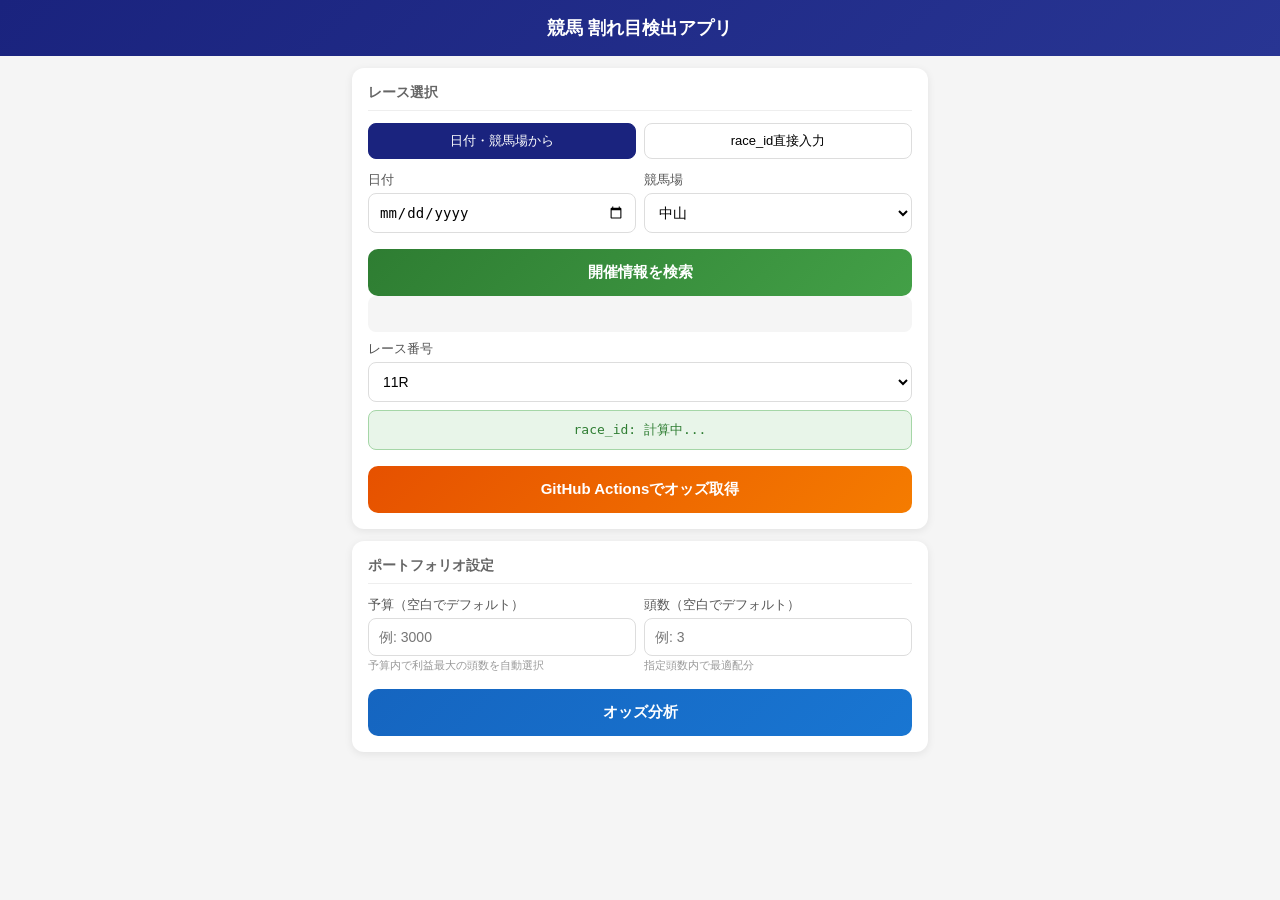
==== commit b3b7d8aa: "Update index.html" ====
--- a/index.html
+++ b/index.html
@@ -96,7 +96,7 @@
           </select>
         </div>
       </div>
-      <button class="btn btn-green" onclick="searchKaisai()">開催情報を検索</button>
+      <button class="btn btn-green" onclick="onDateOrVenueChange()">開催情報を検索</button>
       <div class="kaisai-info" id="kaisaiInfo"></div>
       <div class="row">
         <div>
@@ -146,8 +146,14 @@
     </div>
   </div>
 </div>
-<script src="script1.js"></script>
-<script src="script2a.js"></script>
-<script src="script2b.js"></script>
+<script>
+var t=Date.now();
+var s1=document.createElement('script');s1.src='script1.js?t='+t;document.head.appendChild(s1);
+s1.onload=function(){
+var s2=document.createElement('script');s2.src='script2a.js?t='+t;document.head.appendChild(s2);
+s2.onload=function(){
+var s3=document.createElement('script');s3.src='script2b.js?t='+t;document.head.appendChild(s3);
+};};
+</script>
 </body>
 </html>
